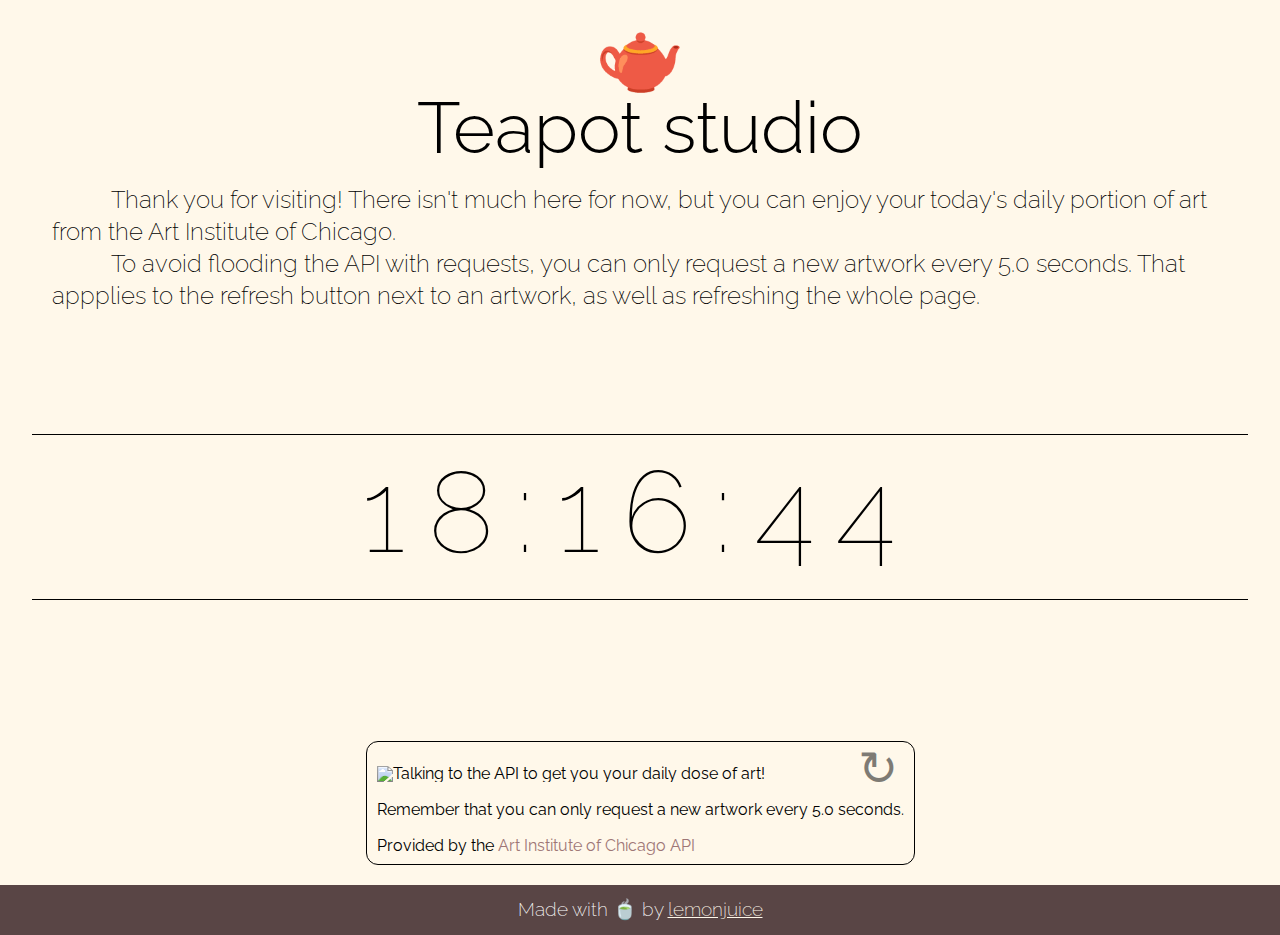
==== index.html @ 1f731db7 "Initial commit: site version 1.0" ====
<!DOCTYPE html>
<html lang="en">
<head>
    <meta charset="UTF-8">
    <meta http-equiv="X-UA-Compatible" content="IE=edge">
    <meta name="viewport" content="width=device-width, initial-scale=1.0">
    <title>Teapot</title>
    <link rel="icon" href="img/teapot.ico">
    <link rel="stylesheet" href="css/style.css">
    <script src="js/script.js" defer></script>
</head>
<body>
    <div class="wrapper">
        <div class="panel-left">
            <div class="info-wrapper">
                <h1 class="title">&#x1FAD6;<span class="responsive-break"><br></span>Teapot studio</h1>
                <p class="site-description">Thank you for visiting! There isn't much here for now, but you can enjoy your today's daily portion of art from the Art Institute of Chicago.</p>
                <p class="site-description">To avoid flooding the API with requests, you can only request a new artwork every <span class="reload-limit-info"></span> seconds. That appplies to the refresh button next to an artwork, as well as refreshing the whole page.</p>
            </div>  
            <div class="clock-wrapper">
                <p class="clock">00:00:00</p>
            </div>
        </div>
        <div class="panel-right">
            <figure class="right-wrapper">
                <button class="artwork-reload" onclick="reloadArtwork()">&#8635;</button>
                <img class="artwork-img" src="" alt="Talking to the API to get you your daily dose of art!">
                <figcaption class="artwork-title"></figcaption>
                <figcaption class="artwork-author"></figcaption>
                <figcaption class="artwork-date"></figcaption>
                <figcaption class="artwork-origin">Remember that you can only request a new artwork every <span class="reload-limit-info">xx</span> seconds.</figcaption>
                <figcaption class="credits">Provided by the <a href="https://api.artic.edu/docs/" target="_blank">Art Institute of Chicago API</a></figcaption>
            </figure>
        </div>
    </div>
    <footer>
        <p class="footer-text">Made with &#127861; by <a href="https://github.com/lemonjuiceexe" target="_blank">lemonjuice</a></p>
    </footer>
</body>
</html>
---- css/style.css ----
@import url('reset.css');
@import url('https://fonts.googleapis.com/css2?family=Raleway:wght@100;200;300;400;500;600&display=swap');

:root {
  --light: #FFF8EA;
  --dark: #594545;
  --primary: #815B5B;
  --secondary: #9E7676;
}

* {
  font-family: 'Raleway', sans-serif;
  font-weight: 200;
}
a, a:link, a:active, a:visited{
  color: var(--secondary);
}
::selection, ::-moz-selection {
  background: var(--primary);
  color: var(--light);
}

body {
  position: relative;
  width: 100vw;
  height: 100vh;
  display: flex;
  flex-flow: column nowrap;
  justify-content: space-between;
  align-items: center;

  background-color: var(--light);
  color: #000;
}
.wrapper{
  height: 90%;
  width: 95%;
  min-height: calc(100vh - 50px);
  position: relative;
  display: flex;
  flex-flow: row wrap;
  justify-content: space-evenly;
  align-items: center;
}
[class^="panel-"]{
  width: 40%;
  height: 100%;
  margin: 0 5%;
  display: flex;
  align-items: center;
}

.panel-left{
  flex-direction: column;
  justify-content: space-evenly;
  margin-left: 0;
}
.title{
  font-size: 4.5rem;
  font-weight: 300;
  margin-bottom: 2rem;
}
.responsive-break{
  display: none;
}
.site-description{
  text-indent: 5%;
  margin: 0 0px;
  font-size: 1.5rem;
  line-height: 2rem;
}
.clock-wrapper{
  width: 100%;
}
.clock{
  width: 100%;
  font-size: calc(2rem + 5vw + 2vh);
  font-weight: 100;
  letter-spacing: 0.2em;
  margin: 0;
  user-select: none;
}

.panel-right{
  flex-flow: column nowrap;
  justify-content: space-evenly;
  margin-right: 0;
}
.panel-right *{
  font-weight: 400;
}
.right-wrapper{
  position: relative;
  border: 1px solid black;
  border-radius: 12px;
  padding: 10% 15% 10% 10%;
  height: fit-content;
  max-height: 90%;
}
.artwork-reload{
  position: absolute;
  top: 0;
  right: 0;
  padding: 1rem;
  font-size: 3rem;
  display: inline-flex;
  align-items: center;
  height: fit-content;
  aspect-ratio: 1;
  cursor: pointer;
}
.reload-disabled{
  opacity: 0.5;
  cursor: not-allowed;
}
.artwork-img{
  max-height: 75%;
}
.artwork-title{
  margin: 10px 0;
  font-size: 1.5em;
  font-weight: 500;
}
.artwork-author{
  font-size: 1.2em;
}
.artwork-date{
  margin: 10px 0;
}
.credits{
  margin-top: 20px;
}

footer{
  width: 100vw;
  background-color: var(--dark);
  height: 50px;
  color: white;
  font-size: 1.2rem;
  display: flex;
  justify-content: center;
  align-items: center;
}
footer a, 
footer a:link,
footer a:active,
footer a:visited{
  color: var(--light);
  text-decoration: underline;
}

@media screen and (max-width: 1300px) {
  body{
    overflow-y: scroll;
  }
  .wrapper{
    flex-flow: column nowrap;
    align-items: center;
    overflow-y: scroll;
    overflow-x: hidden;
    height: unset; 
  }
  .right-wrapper{
    max-height: unset;
    margin: 20px;
    padding: 10px;
    padding-top: 4%;
    display: flex;
    flex-flow: column nowrap;
    justify-content: center;
  }
  .artwork-author, .artwork-date{
    position: absolute;
  }
  [class^="panel-"], body{
    height: unset; width: unset;
  }
  .panel-left, .panel-right{
    margin: 0;
  }
  .title{
    text-align: center;
    margin: 20px 0;
  }
  .responsive-break{
    display: inline;
  }
  .site-description{
    margin: 0 20px;
  }
  .clock-wrapper{
    margin: 10% 0;
    padding-top: 20px;
    padding-bottom: 30px;
    border-top: 1px solid black;
    border-bottom: 1px solid black;
  }
  .clock{
    text-align: center;
    max-width: calc(100% - 10px);
    display: block;
    position: relative;
    left: 50%;
    transform: translateX(-50%);
    text-align: center;
  }

  .artwork-img{
    max-width: 90vw;
  }
  .artwork-reload{
    top: -15%;
  }
}
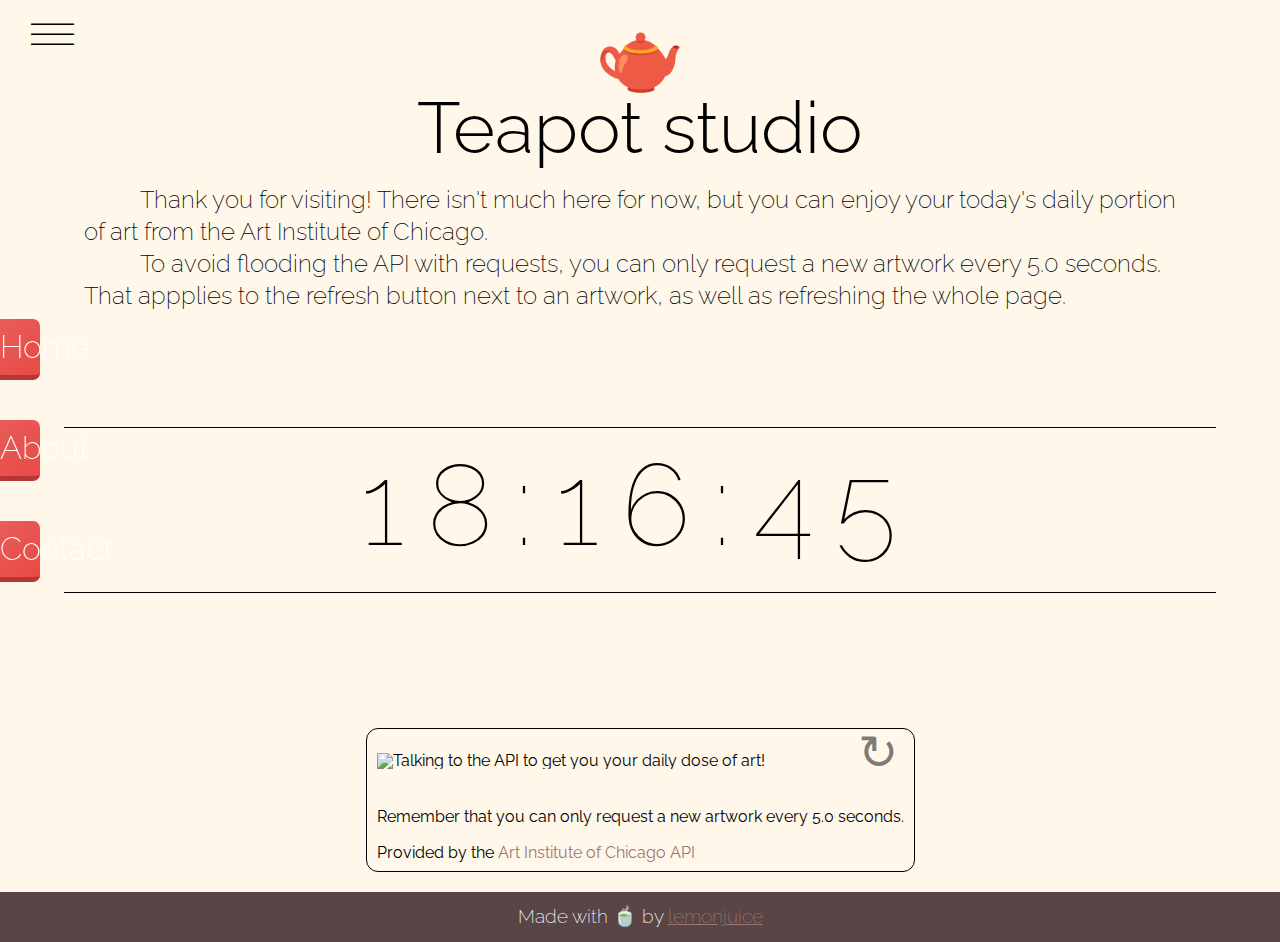
==== commit 4cf4e04c: "Add hamburger menu, although it still needs work to smoothen the animations" ====
--- a/index.html
+++ b/index.html
@@ -7,10 +7,21 @@
     <title>Teapot</title>
     <link rel="icon" href="img/teapot.ico">
     <link rel="stylesheet" href="css/style.css">
-    <script src="js/script.js" defer></script>
+    <script src="js/ui.js" defer></script>
+    <script src="js/artwork.js" defer></script>
 </head>
 <body>
     <div class="wrapper">
+        <nav class="menu">
+            <div class="hamburger" onclick="toggleMenu()">
+                |||
+            </div>
+            <ul class="menu-content wrapped">
+                <li class="menu-button"><a href="#">Home</a></li>
+                <li class="menu-button"><a href="#">About</a></li>
+                <li class="menu-button"><a href="#">Contact</a></li>
+            </ul>
+        </nav>
         <div class="panel-left">
             <div class="info-wrapper">
                 <h1 class="title">&#x1FAD6;<span class="responsive-break"><br></span>Teapot studio</h1>
--- a/css/style.css
+++ b/css/style.css
@@ -1,5 +1,6 @@
 @import url('reset.css');
 @import url('https://fonts.googleapis.com/css2?family=Raleway:wght@100;200;300;400;500;600&display=swap');
+@import url('menu.css');
 
 :root {
   --light: #FFF8EA;
@@ -12,10 +13,16 @@
   font-family: 'Raleway', sans-serif;
   font-weight: 200;
 }
-a, a:link, a:active, a:visited{
+
+a:not(.menu a),
+a:not(.menu a):link,
+a:not(.menu a):active,
+a:not(.menu a):visited {
   color: var(--secondary);
 }
-::selection, ::-moz-selection {
+
+::selection,
+::-moz-selection {
   background: var(--primary);
   color: var(--light);
 }
@@ -32,9 +39,11 @@
   background-color: var(--light);
   color: #000;
 }
-.wrapper{
+
+.wrapper {
   height: 90%;
-  width: 95%;
+  width: 100%;
+  padding: 0 5%;
   min-height: calc(100vh - 50px);
   position: relative;
   display: flex;
@@ -42,7 +51,8 @@
   justify-content: space-evenly;
   align-items: center;
 }
-[class^="panel-"]{
+
+[class^="panel-"] {
   width: 40%;
   height: 100%;
   margin: 0 5%;
@@ -50,29 +60,35 @@
   align-items: center;
 }
 
-.panel-left{
+
+.panel-left {
   flex-direction: column;
   justify-content: space-evenly;
   margin-left: 0;
 }
-.title{
+
+.title {
   font-size: 4.5rem;
   font-weight: 300;
   margin-bottom: 2rem;
 }
-.responsive-break{
+
+.responsive-break {
   display: none;
 }
-.site-description{
+
+.site-description {
   text-indent: 5%;
   margin: 0 0px;
   font-size: 1.5rem;
   line-height: 2rem;
 }
-.clock-wrapper{
+
+.clock-wrapper {
   width: 100%;
 }
-.clock{
+
+.clock {
   width: 100%;
   font-size: calc(2rem + 5vw + 2vh);
   font-weight: 100;
@@ -81,15 +97,17 @@
   user-select: none;
 }
 
-.panel-right{
+.panel-right {
   flex-flow: column nowrap;
   justify-content: space-evenly;
   margin-right: 0;
 }
-.panel-right *{
+
+.panel-right * {
   font-weight: 400;
 }
-.right-wrapper{
+
+.right-wrapper {
   position: relative;
   border: 1px solid black;
   border-radius: 12px;
@@ -97,7 +115,8 @@
   height: fit-content;
   max-height: 90%;
 }
-.artwork-reload{
+
+.artwork-reload {
   position: absolute;
   top: 0;
   right: 0;
@@ -109,29 +128,35 @@
   aspect-ratio: 1;
   cursor: pointer;
 }
-.reload-disabled{
+
+.reload-disabled {
   opacity: 0.5;
   cursor: not-allowed;
 }
-.artwork-img{
+
+.artwork-img {
   max-height: 75%;
 }
-.artwork-title{
+
+.artwork-title {
   margin: 10px 0;
   font-size: 1.5em;
   font-weight: 500;
 }
-.artwork-author{
+
+.artwork-author {
   font-size: 1.2em;
 }
-.artwork-date{
+
+.artwork-date {
   margin: 10px 0;
 }
-.credits{
+
+.credits {
   margin-top: 20px;
 }
 
-footer{
+footer {
   width: 100vw;
   background-color: var(--dark);
   height: 50px;
@@ -141,26 +166,29 @@
   justify-content: center;
   align-items: center;
 }
-footer a, 
+
+footer a,
 footer a:link,
 footer a:active,
-footer a:visited{
+footer a:visited {
   color: var(--light);
   text-decoration: underline;
 }
 
 @media screen and (max-width: 1300px) {
-  body{
+  body {
     overflow-y: scroll;
   }
-  .wrapper{
+
+  .wrapper {
     flex-flow: column nowrap;
     align-items: center;
     overflow-y: scroll;
     overflow-x: hidden;
-    height: unset; 
-  }
-  .right-wrapper{
+    height: unset;
+  }
+
+  .right-wrapper {
     max-height: unset;
     margin: 20px;
     padding: 10px;
@@ -169,33 +197,40 @@
     flex-flow: column nowrap;
     justify-content: center;
   }
-  .artwork-author, .artwork-date{
-    position: absolute;
-  }
-  [class^="panel-"], body{
-    height: unset; width: unset;
-  }
-  .panel-left, .panel-right{
+
+  [class^="panel-"],
+  body {
+    height: unset;
+    width: unset;
+  }
+
+  .panel-left,
+  .panel-right {
     margin: 0;
   }
-  .title{
+
+  .title {
     text-align: center;
     margin: 20px 0;
   }
-  .responsive-break{
+
+  .responsive-break {
     display: inline;
   }
-  .site-description{
+
+  .site-description {
     margin: 0 20px;
   }
-  .clock-wrapper{
+
+  .clock-wrapper {
     margin: 10% 0;
     padding-top: 20px;
     padding-bottom: 30px;
     border-top: 1px solid black;
     border-bottom: 1px solid black;
   }
-  .clock{
+
+  .clock {
     text-align: center;
     max-width: calc(100% - 10px);
     display: block;
@@ -205,10 +240,11 @@
     text-align: center;
   }
 
-  .artwork-img{
+  .artwork-img {
     max-width: 90vw;
   }
-  .artwork-reload{
+
+  .artwork-reload {
     top: -15%;
   }
 }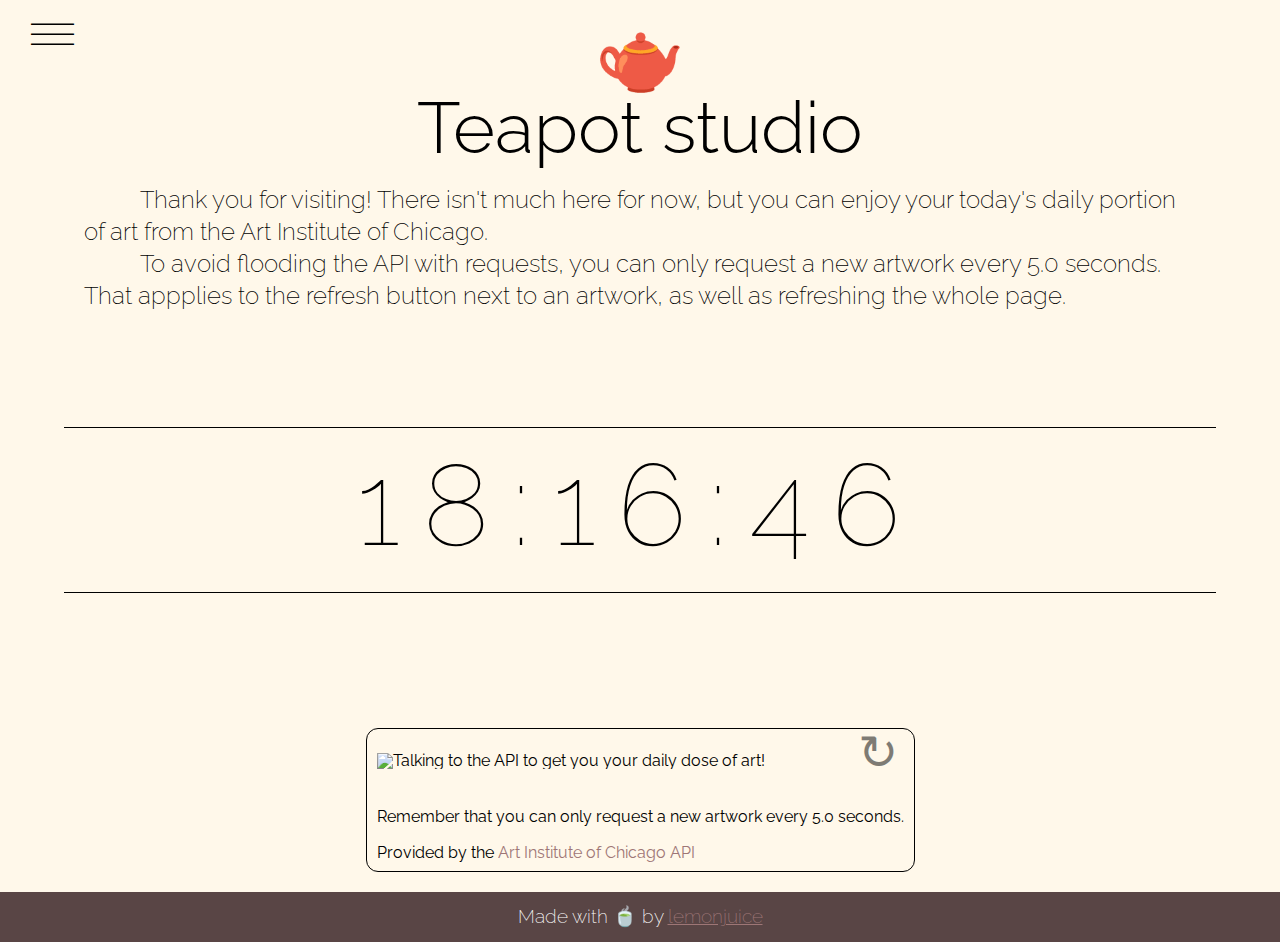
==== commit 1853885e: "Add working menu animations" ====
--- a/index.html
+++ b/index.html
@@ -17,9 +17,9 @@
                 |||
             </div>
             <ul class="menu-content wrapped">
-                <li class="menu-button"><a href="#">Home</a></li>
-                <li class="menu-button"><a href="#">About</a></li>
-                <li class="menu-button"><a href="#">Contact</a></li>
+                <li class="menu-button hide-button"><a href="#">Home</a></li>
+                <li class="menu-button hide-button"><a href="#">About</a></li>
+                <li class="menu-button hide-button"><a href="#">Contact</a></li>
             </ul>
         </nav>
         <div class="panel-left">
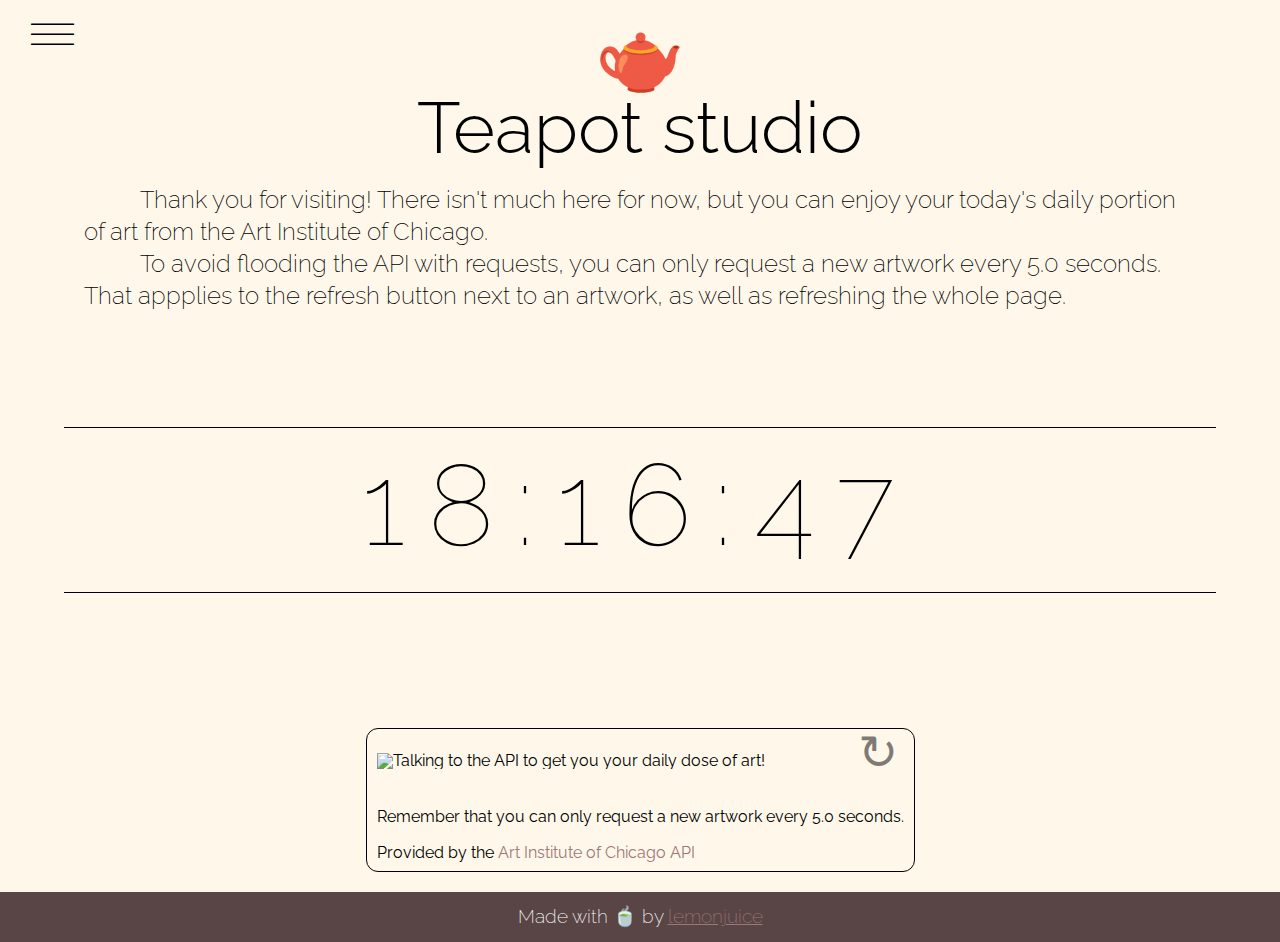
==== commit 069c84cc: "Clean the code up" ====
--- a/index.html
+++ b/index.html
@@ -17,9 +17,9 @@
                 |||
             </div>
             <ul class="menu-content wrapped">
-                <li class="menu-button hide-button"><a href="#">Home</a></li>
-                <li class="menu-button hide-button"><a href="#">About</a></li>
-                <li class="menu-button hide-button"><a href="#">Contact</a></li>
+                <li class="menu-button"><a href="#">Home</a></li>
+                <li class="menu-button"><a href="#">About</a></li>
+                <li class="menu-button"><a href="#">Contact</a></li>
             </ul>
         </nav>
         <div class="panel-left">
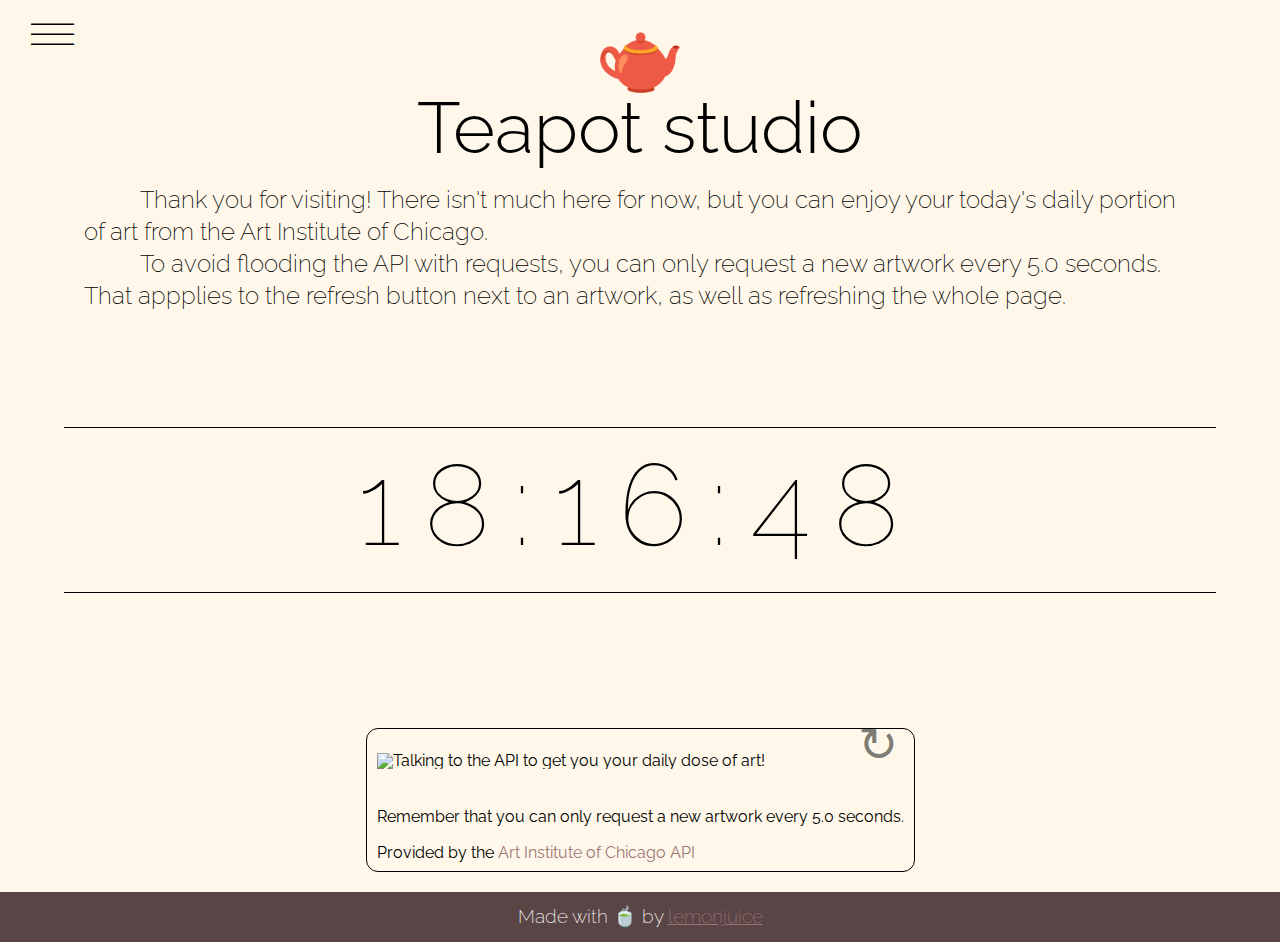
==== commit 05f0445c: "Add maintenance page" ====
--- a/index.html
+++ b/index.html
@@ -6,7 +6,7 @@
     <meta name="viewport" content="width=device-width, initial-scale=1.0">
     <title>Teapot</title>
     <link rel="icon" href="img/teapot.ico">
-    <link rel="stylesheet" href="css/style.css">
+    <link rel="stylesheet" href="css/main.css">
     <script src="js/ui.js" defer></script>
     <script src="js/artwork.js" defer></script>
 </head>
--- a/css/main.css
+++ b/css/main.css
@@ -0,0 +1,214 @@
+@import url('reset.css');
+@import url('theme.css');
+@import url('menu.css');
+
+.wrapper {
+  height: 90%;
+  width: 100%;
+  padding: 0 5%;
+  min-height: calc(100vh - 50px);
+  position: relative;
+  display: flex;
+  flex-flow: row wrap;
+  justify-content: space-evenly;
+  align-items: center;
+}
+
+[class^="panel-"] {
+  width: 40%;
+  height: 100%;
+  margin: 0 5%;
+  display: flex;
+  align-items: center;
+}
+
+
+.panel-left {
+  flex-direction: column;
+  justify-content: space-evenly;
+  margin-left: 0;
+}
+
+.title {
+  font-size: 4.5rem;
+  font-weight: 300;
+  margin-bottom: 2rem;
+}
+
+.responsive-break {
+  display: none;
+}
+
+.site-description {
+  text-indent: 5%;
+  margin: 0 0px;
+  font-size: 1.5rem;
+  line-height: 2rem;
+}
+
+.clock-wrapper {
+  width: 100%;
+}
+
+.clock {
+  width: 100%;
+  font-size: calc(2rem + 5vw + 2vh);
+  font-weight: 100;
+  letter-spacing: 0.2em;
+  margin: 0;
+  user-select: none;
+}
+
+.panel-right {
+  flex-flow: column nowrap;
+  justify-content: space-evenly;
+  margin-right: 0;
+}
+
+.panel-right * {
+  font-weight: 400;
+}
+
+.right-wrapper {
+  position: relative;
+  border: 1px solid black;
+  border-radius: 12px;
+  padding: 10% 15% 10% 10%;
+  height: fit-content;
+  max-height: 90%;
+}
+
+.artwork-reload {
+  position: absolute;
+  top: 0;
+  right: 0;
+  padding: 1rem;
+  padding-top: 0.5rem;
+  font-size: 3rem;
+  display: inline-flex;
+  align-items: center;
+  height: fit-content;
+  aspect-ratio: 1;
+  cursor: pointer;
+  transform-origin: center;
+}
+
+.reload-disabled {
+  opacity: 0.5;
+  cursor: not-allowed;
+}
+
+.artwork-img {
+  max-height: 75%;
+}
+
+.artwork-title {
+  margin: 10px 0;
+  font-size: 1.5em;
+  font-weight: 500;
+}
+
+.artwork-author {
+  font-size: 1.2em;
+}
+
+.artwork-date {
+  margin: 10px 0;
+}
+
+.credits {
+  margin-top: 20px;
+}
+
+footer {
+  width: 100vw;
+  background-color: var(--dark);
+  height: 50px;
+  color: white;
+  font-size: 1.2rem;
+  display: flex;
+  justify-content: center;
+  align-items: center;
+}
+
+footer a,
+footer a:link,
+footer a:active,
+footer a:visited {
+  color: var(--light);
+  text-decoration: underline;
+}
+
+@media screen and (max-width: 1300px) {
+  body {
+    overflow-y: scroll;
+  }
+
+  .wrapper {
+    flex-flow: column nowrap;
+    align-items: center;
+    overflow-y: scroll;
+    overflow-x: hidden;
+    height: unset;
+  }
+
+  .right-wrapper {
+    max-height: unset;
+    margin: 20px;
+    padding: 10px;
+    padding-top: 4%;
+    display: flex;
+    flex-flow: column nowrap;
+    justify-content: center;
+  }
+
+  [class^="panel-"],
+  body {
+    height: unset;
+    width: unset;
+  }
+
+  .panel-left,
+  .panel-right {
+    margin: 0;
+  }
+
+  .title {
+    text-align: center;
+    margin: 20px 0;
+  }
+
+  .responsive-break {
+    display: inline;
+  }
+
+  .site-description {
+    margin: 0 20px;
+  }
+
+  .clock-wrapper {
+    margin: 10% 0;
+    padding-top: 20px;
+    padding-bottom: 30px;
+    border-top: 1px solid black;
+    border-bottom: 1px solid black;
+  }
+
+  .clock {
+    text-align: center;
+    max-width: calc(100% - 10px);
+    display: block;
+    position: relative;
+    left: 50%;
+    transform: translateX(-50%);
+    text-align: center;
+  }
+
+  .artwork-img {
+    max-width: 90vw;
+  }
+
+  .artwork-reload {
+    top: -15%;
+  }
+}